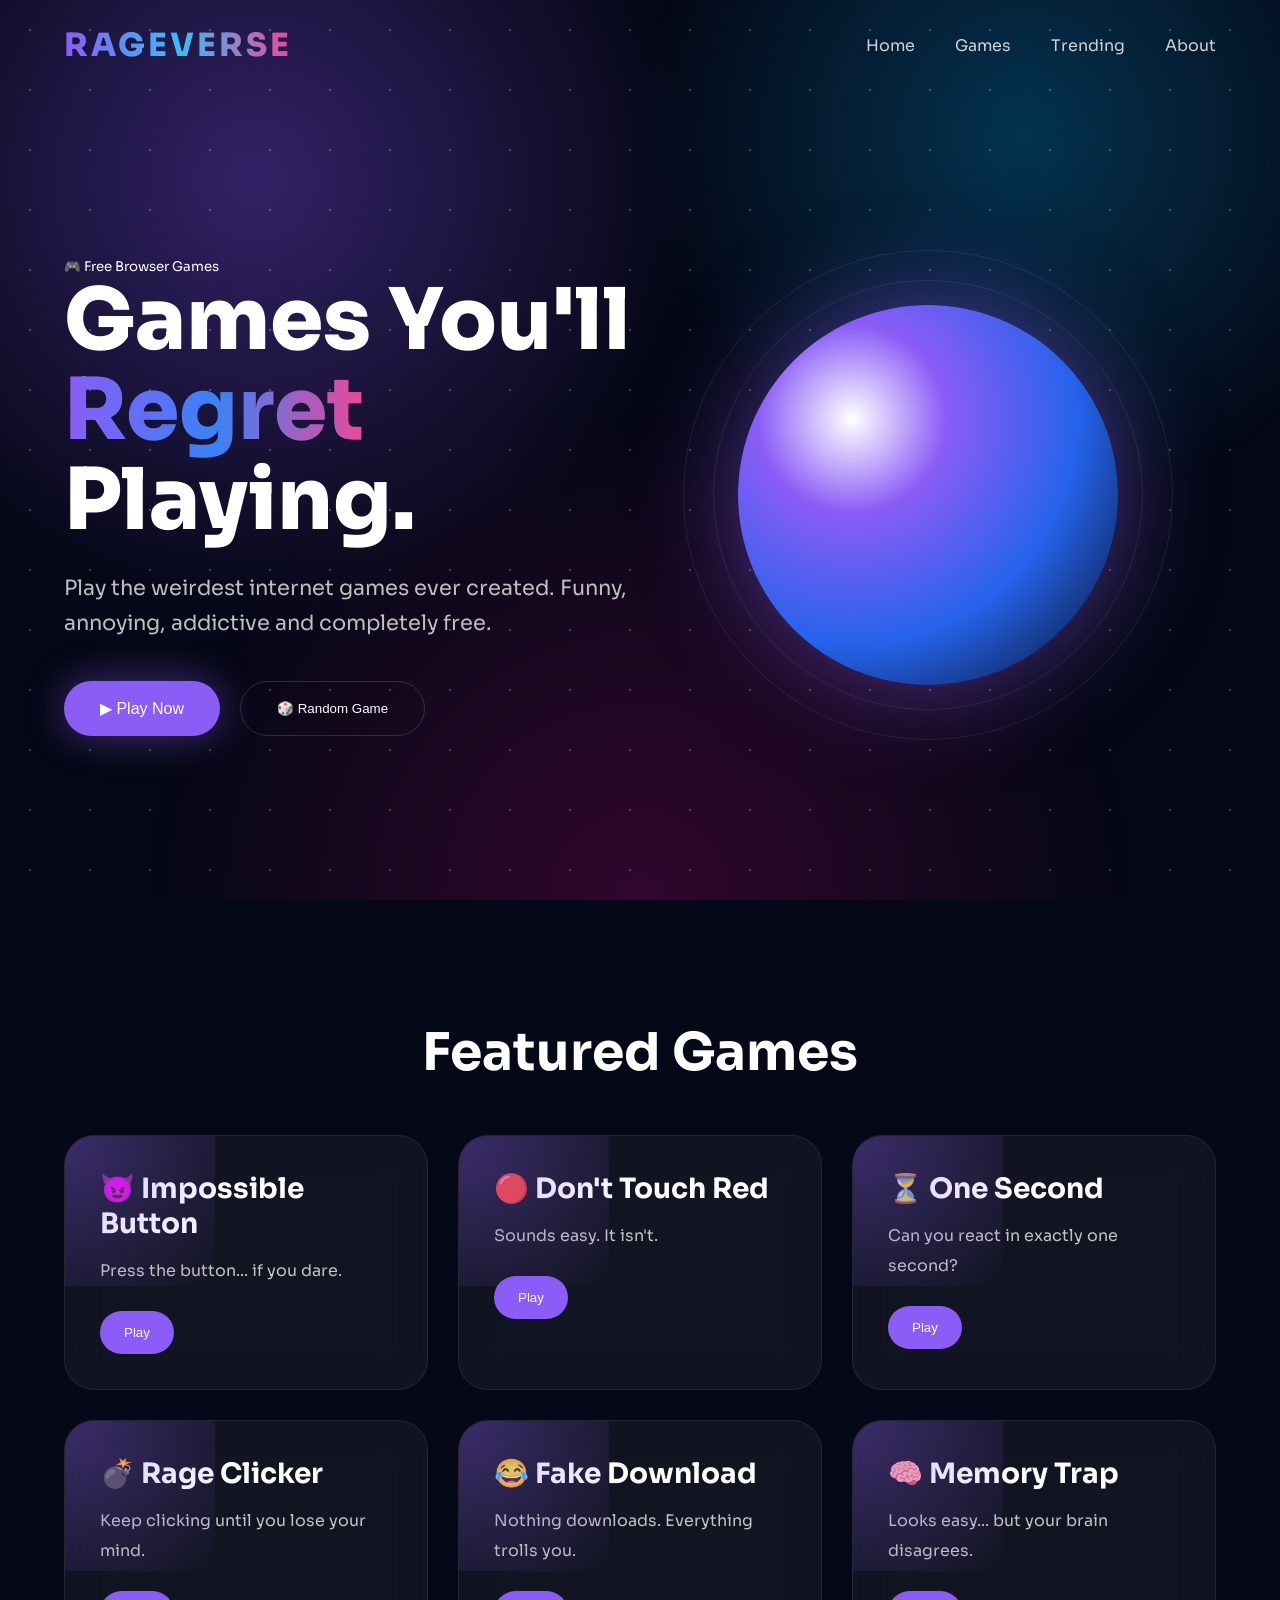
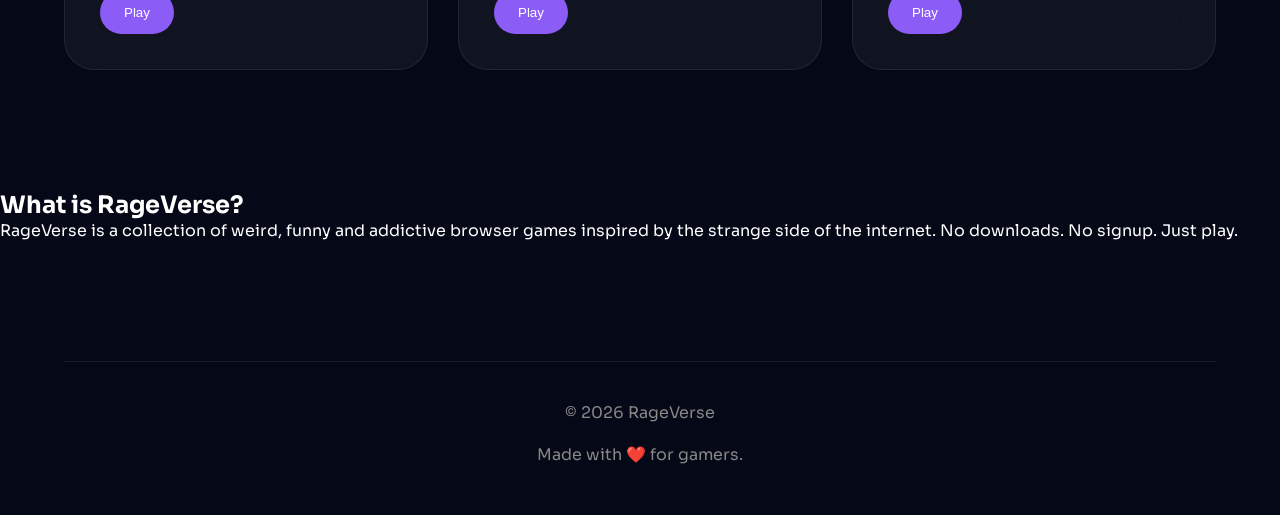
==== index.html @ fdc975be "Initial RageVerse Landing Page" ====
<!DOCTYPE html>
<html lang="en">

<head>
    <meta charset="UTF-8">
    <meta name="viewport" content="width=device-width, initial-scale=1.0">
    <title>RageVerse</title>

    <link rel="stylesheet" href="style.css">

    <link href="https://fonts.googleapis.com/css2?family=Sora:wght@300;400;500;600;700;800&display=swap"
        rel="stylesheet">
</head>

<body>

    <!-- Mouse Glow -->
    <div class="cursor"></div>

    <!-- Stars -->
    <div class="stars"></div>

    <!-- Shooting Star -->
    <div class="shooting-star"></div>

    <!-- NAVBAR -->

    <nav>

        <div class="logo">

            RAGEVERSE

        </div>

        <div class="links">

            <a href="#">Home</a>
            <a href="#">Games</a>
            <a href="#">Trending</a>
            <a href="#">About</a>

        </div>

    </nav>

    <!-- HERO -->

    <section class="hero">

        <div class="left">

            <small>
                🎮 Free Browser Games
            </small>

            <h1>

                Games You'll

                <span>Regret</span>

                Playing.

            </h1>

            <p>

                Play the weirdest internet games ever created.
                Funny, annoying, addictive and completely free.

            </p>

            <div class="buttons">

                <button class="play">

                    ▶ Play Now

                </button>

                <button class="random">

                    🎲 Random Game

                </button>

            </div>

        </div>

        <div class="right">

            <div class="planet"></div>

        </div>

    </section>

    <!-- GAMES -->

    <section class="games">

        <h2 class="section-title">

            Featured Games

        </h2>

        <div class="grid">

            <div class="card">

                <h3>😈 Impossible Button</h3>

                <p>

                    Press the button...
                    if you dare.

                </p>

                <button>

                    Play

                </button>

            </div>

            <div class="card">

                <h3>🔴 Don't Touch Red</h3>

                <p>

                    Sounds easy.
                    It isn't.

                </p>

                <button>

                    Play

                </button>

            </div>

            <div class="card">

                <h3>⏳ One Second</h3>

                <p>

                    Can you react in
                    exactly one second?

                </p>

                <button>

                    Play

                </button>

            </div>

            <div class="card">

                <h3>💣 Rage Clicker</h3>

                <p>

                    Keep clicking until
                    you lose your mind.

                </p>

                <button>

                    Play

                </button>

            </div>

            <div class="card">

                <h3>😂 Fake Download</h3>

                <p>

                    Nothing downloads.
                    Everything trolls you.

                </p>

                <button>

                    Play

                </button>

            </div>

            <div class="card">

                <h3>🧠 Memory Trap</h3>

                <p>

                    Looks easy...
                    but your brain disagrees.

                </p>

                <button>

                    Play

                </button>

            </div>

        </div>

    </section>

    <!-- ABOUT -->

    <section class="about">

        <h2>

            What is RageVerse?

        </h2>

        <p>

            RageVerse is a collection of weird,
            funny and addictive browser games
            inspired by the strange side of the internet.

            No downloads.

            No signup.

            Just play.

        </p>

    </section>

    <!-- FOOTER -->

    <footer>

        © 2026 RageVerse

        <br><br>

        Made with ❤️ for gamers.

    </footer>

    <script src="script.js"></script>

</body>

</html>
---- style.css ----
@import url('https://fonts.googleapis.com/css2?family=Sora:wght@300;400;500;600;700;800&display=swap');

*{
    margin:0;
    padding:0;
    box-sizing:border-box;
}

html{
    scroll-behavior:smooth;
}

body{
    font-family:'Sora',sans-serif;
    background:#050816;
    color:#fff;
    overflow-x:hidden;
}

/* =========================
BACKGROUND
========================= */

body::before{
    content:"";
    position:fixed;
    inset:0;
    background:
    radial-gradient(circle at 20% 20%,rgba(140,82,255,.35),transparent 35%),
    radial-gradient(circle at 80% 15%,rgba(0,180,255,.25),transparent 30%),
    radial-gradient(circle at 50% 100%,rgba(255,0,150,.18),transparent 45%);
    animation:aurora 15s ease-in-out infinite alternate;
    z-index:-5;
}

@keyframes aurora{

0%{
transform:scale(1) rotate(0deg);
filter:hue-rotate(0deg);
}

100%{
transform:scale(1.2) rotate(12deg);
filter:hue-rotate(40deg);
}

}

/* =========================
STARS
========================= */

.stars{
position:fixed;
inset:0;
z-index:-4;
background-image:
radial-gradient(white 1px,transparent 1px);
background-size:60px 60px;
opacity:.25;
animation:starsMove 60s linear infinite;
}

@keyframes starsMove{

from{
transform:translateY(0);
}

to{
transform:translateY(-200px);
}

}

/* =========================
NAVBAR
========================= */

nav{

width:90%;
height:90px;
margin:auto;

display:flex;
justify-content:space-between;
align-items:center;

}

.logo{

font-size:32px;
font-weight:800;
letter-spacing:3px;

background:linear-gradient(90deg,#8b5cf6,#38bdf8,#ec4899);

-webkit-background-clip:text;
-webkit-text-fill-color:transparent;

}

.links{

display:flex;
gap:40px;

}

.links a{

color:#d1d1d1;

text-decoration:none;

transition:.3s;

}

.links a:hover{

color:white;

}

/* =========================
HERO
========================= */

.hero{

width:90%;

margin:auto;

height:calc(100vh - 90px);

display:grid;

grid-template-columns:1fr 1fr;

align-items:center;

}

.hero h1{

font-size:85px;

line-height:90px;

font-weight:800;

}

.hero h1 span{

background:

linear-gradient(
90deg,
#8b5cf6,
#3b82f6,
#ec4899
);

-webkit-background-clip:text;
-webkit-text-fill-color:transparent;

}

.hero p{

margin-top:25px;

font-size:21px;

line-height:35px;

color:#bfbfbf;

max-width:580px;

}

.buttons{

margin-top:40px;

display:flex;

gap:20px;

}

.play{

padding:18px 36px;

border:none;

border-radius:999px;

background:#8b5cf6;

color:white;

cursor:pointer;

font-size:16px;

transition:.35s;

box-shadow:0 0 40px rgba(139,92,246,.45);

}

.play:hover{

transform:translateY(-6px);

box-shadow:0 0 70px rgba(139,92,246,.7);

}

.random{

padding:18px 36px;

border-radius:999px;

background:transparent;

border:1px solid rgba(255,255,255,.15);

color:white;

cursor:pointer;

transition:.35s;

}

.random:hover{

background:white;

color:black;

}

/* =========================
PLANET
========================= */

.planet{

width:380px;

height:380px;

border-radius:50%;

margin:auto;

background:

radial-gradient(circle at 30% 30%,

#fff,

#8b5cf6 25%,

#2563eb 60%,

#050816);

box-shadow:

0 0 100px rgba(139,92,246,.5);

animation:

planetFloat 6s ease-in-out infinite;

}

@keyframes planetFloat{

50%{

transform:

translateY(-25px)

rotate(8deg);

}

}
/* ============================
   FLOATING PLANET RINGS
============================ */

.planet{
    position:relative;
}

.planet::before,
.planet::after{
    content:"";
    position:absolute;
    inset:-25px;
    border:1px solid rgba(255,255,255,.08);
    border-radius:50%;
    animation:spin 20s linear infinite;
}

.planet::after{
    inset:-55px;
    animation-duration:35s;
}

@keyframes spin{
    from{
        transform:rotate(0deg);
    }
    to{
        transform:rotate(360deg);
    }
}

/* ============================
   GAME SECTION
============================ */

.games{

    width:90%;
    margin:120px auto;

}

.section-title{

    font-size:52px;
    margin-bottom:50px;
    text-align:center;

}

.grid{

    display:grid;
    grid-template-columns:repeat(3,1fr);
    gap:30px;

}

/* ============================
   CARD
============================ */

.card{

    position:relative;

    padding:35px;

    border-radius:30px;

    overflow:hidden;

    cursor:pointer;

    background:rgba(255,255,255,.05);

    backdrop-filter:blur(20px);

    border:1px solid rgba(255,255,255,.08);

    transition:.45s;

}

.card::before{

    content:"";

    position:absolute;

    width:300px;
    height:300px;

    left:-150px;
    top:-150px;

    background:

    radial-gradient(circle,
    rgba(139,92,246,.35),
    transparent);

    transition:.5s;

}

.card:hover{

    transform:
    translateY(-15px)
    rotate(-2deg);

    border-color:#8b5cf6;

    box-shadow:

    0 20px 60px

    rgba(139,92,246,.25);

}

.card:hover::before{

    transform:scale(1.5);

}

.card h3{

    font-size:28px;
    margin-bottom:15px;

}

.card p{

    color:#c4c4c4;
    line-height:30px;

}

.card button{

    margin-top:25px;

    padding:14px 24px;

    border:none;

    border-radius:50px;

    background:#8b5cf6;

    color:white;

    cursor:pointer;

}

/* ============================
   SHOOTING STAR
============================ */

.shooting-star{

    position:fixed;

    width:2px;

    height:120px;

    background:

    linear-gradient(white,transparent);

    transform:rotate(45deg);

    animation:shoot 8s linear infinite;

    opacity:.7;

    top:-100px;

    right:10%;

}

@keyframes shoot{

0%{

transform:
translate(0,0)
rotate(45deg);

opacity:0;

}

5%{

opacity:1;

}

100%{

transform:
translate(-1400px,900px)
rotate(45deg);

opacity:0;

}

}

/* ============================
   FOOTER
============================ */

footer{

    width:90%;

    margin:120px auto 50px;

    text-align:center;

    color:#888;

    border-top:1px solid rgba(255,255,255,.08);

    padding-top:40px;

}

/* ============================
   RESPONSIVE
============================ */

@media(max-width:1000px){

.hero{

grid-template-columns:1fr;

text-align:center;

gap:80px;

}

.hero p{

margin:auto;

margin-top:25px;

}

.buttons{

justify-content:center;

}

.grid{

grid-template-columns:1fr;

}

.links{

display:none;

}

.planet{

width:260px;
height:260px;

}

.hero h1{

font-size:58px;
line-height:65px;

}

}

@media(max-width:600px){

.hero h1{

font-size:42px;
line-height:50px;

}

.buttons{

flex-direction:column;

}

.play,
.random{

width:100%;

}

.section-title{

font-size:34px;

}

}
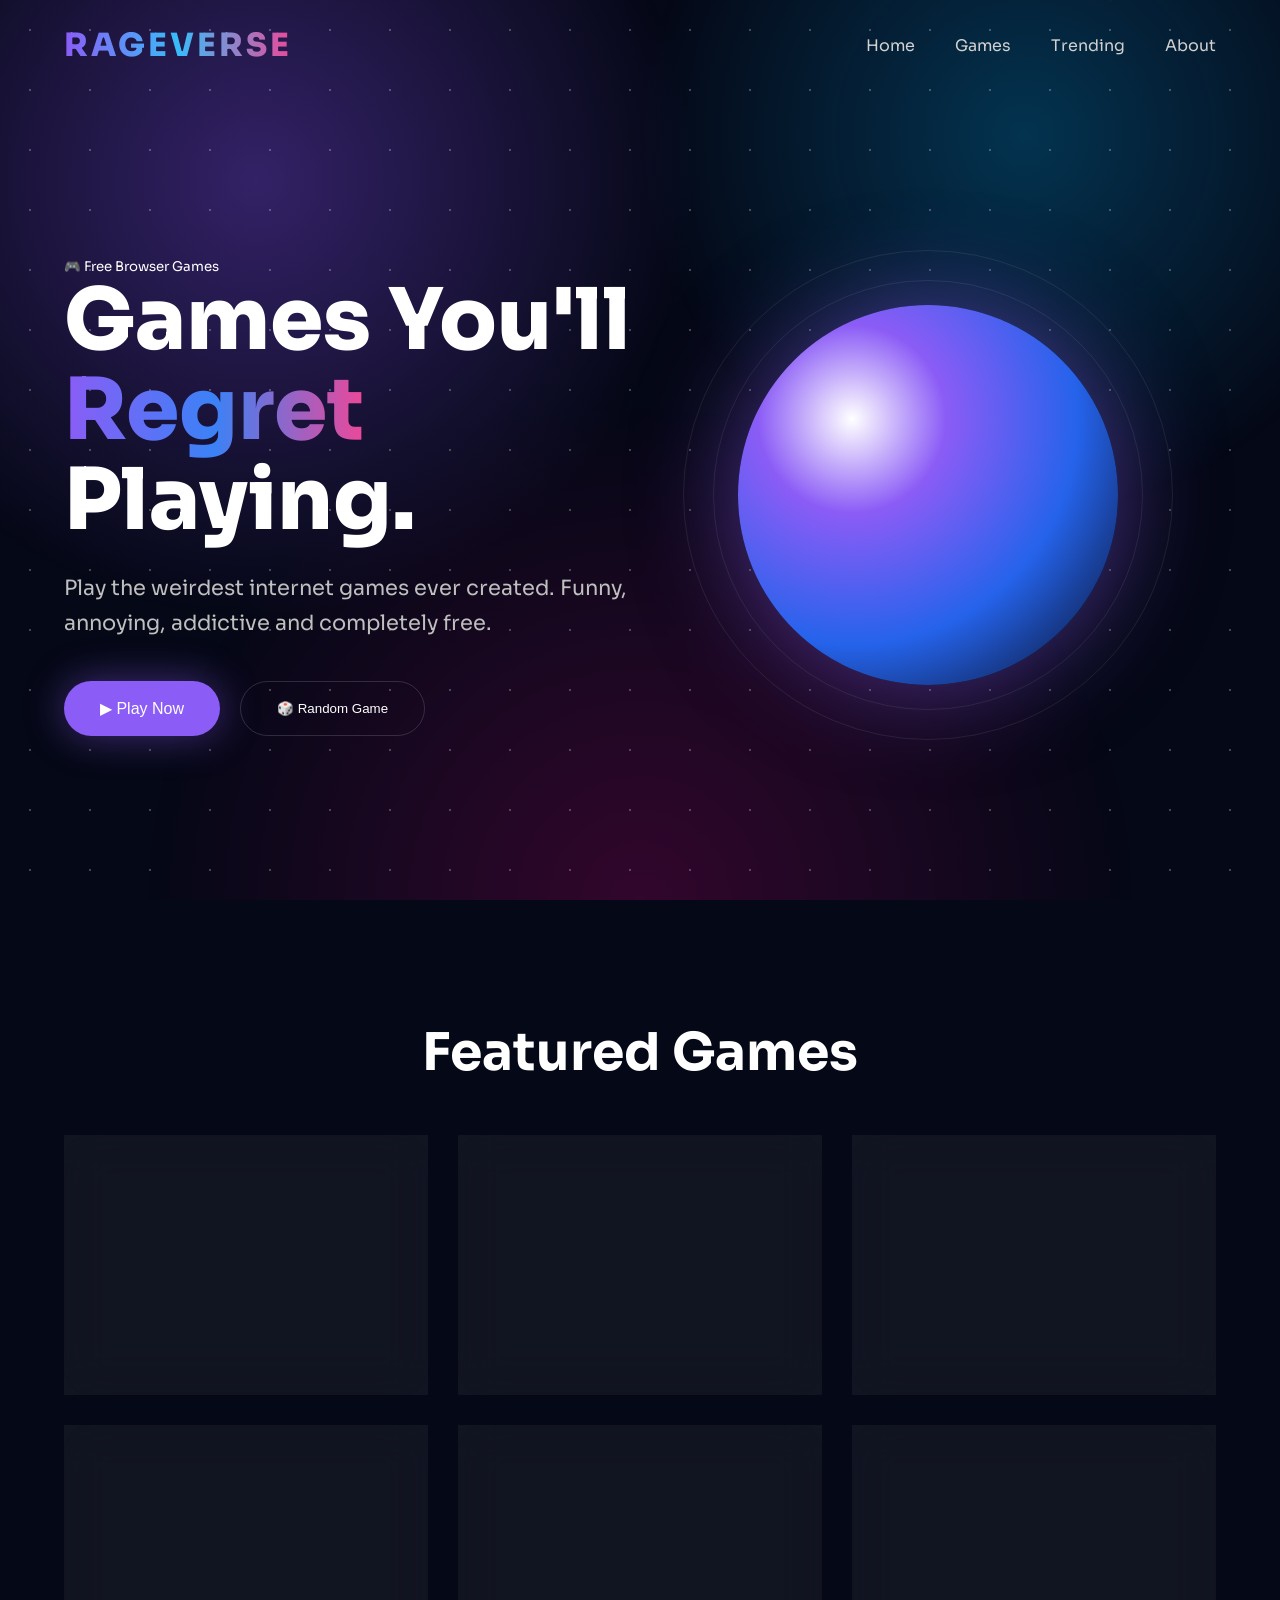
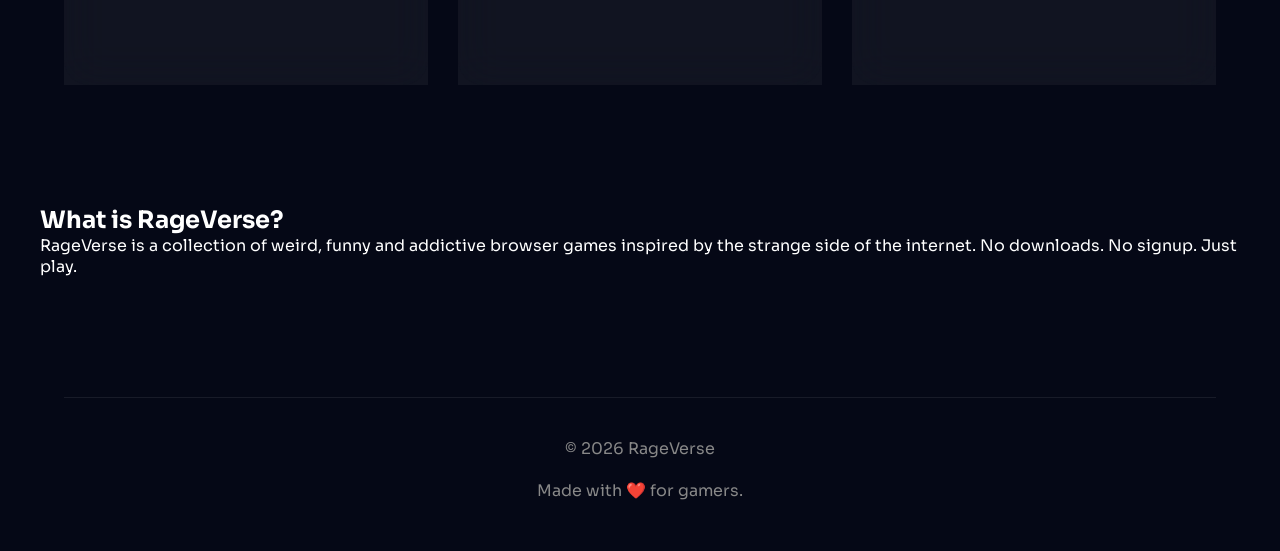
==== commit 00cf3024: "Added Impossible Button game" ====
--- a/index.html
+++ b/index.html
@@ -1,19 +1,19 @@
-<!DOCTYPE html>
+<!doctype html>
 <html lang="en">
-
-<head>
-    <meta charset="UTF-8">
-    <meta name="viewport" content="width=device-width, initial-scale=1.0">
+  <head>
+    <meta charset="UTF-8" />
+    <meta name="viewport" content="width=device-width, initial-scale=1.0" />
     <title>RageVerse</title>
 
-    <link rel="stylesheet" href="style.css">
+    <link rel="stylesheet" href="style.css" />
 
-    <link href="https://fonts.googleapis.com/css2?family=Sora:wght@300;400;500;600;700;800&display=swap"
-        rel="stylesheet">
-</head>
+    <link
+      href="https://fonts.googleapis.com/css2?family=Sora:wght@300;400;500;600;700;800&display=swap"
+      rel="stylesheet"
+    />
+  </head>
 
-<body>
-
+  <body>
     <!-- Mouse Glow -->
     <div class="cursor"></div>
 
@@ -26,247 +26,127 @@
     <!-- NAVBAR -->
 
     <nav>
+      <div class="logo">
+        <a style="text-decoration: none" href="index.html">RAGEVERSE</a>
+      </div>
 
-        <div class="logo">
-
-            RAGEVERSE
-
-        </div>
-
-        <div class="links">
-
-            <a href="#">Home</a>
-            <a href="#">Games</a>
-            <a href="#">Trending</a>
-            <a href="#">About</a>
-
-        </div>
-
+      <div class="links">
+        <a href="index.html">Home</a>
+        <a href="games.html">Games</a>
+        <a href="trending.html">Trending</a>
+        <a href="about.html">About</a>
+      </div>
     </nav>
 
     <!-- HERO -->
 
     <section class="hero">
+      <div class="left">
+        <small> 🎮 Free Browser Games </small>
 
-        <div class="left">
+        <h1>
+          Games You'll
 
-            <small>
-                🎮 Free Browser Games
-            </small>
+          <span>Regret</span>
 
-            <h1>
+          Playing.
+        </h1>
 
-                Games You'll
+        <p>
+          Play the weirdest internet games ever created. Funny, annoying,
+          addictive and completely free.
+        </p>
 
-                <span>Regret</span>
+        <div class="buttons">
+          <button class="play">▶ Play Now</button>
 
-                Playing.
+          <button class="random">🎲 Random Game</button>
+        </div>
+      </div>
 
-            </h1>
-
-            <p>
-
-                Play the weirdest internet games ever created.
-                Funny, annoying, addictive and completely free.
-
-            </p>
-
-            <div class="buttons">
-
-                <button class="play">
-
-                    ▶ Play Now
-
-                </button>
-
-                <button class="random">
-
-                    🎲 Random Game
-
-                </button>
-
-            </div>
-
-        </div>
-
-        <div class="right">
-
-            <div class="planet"></div>
-
-        </div>
-
+      <div class="right">
+        <div class="planet"></div>
+      </div>
     </section>
 
     <!-- GAMES -->
 
     <section class="games">
+      <h2 class="section-title">Featured Games</h2>
 
-        <h2 class="section-title">
+      <div class="grid">
+        <a href="./games/impossible-button.html" class="card">
+          <h3>😈 Impossible Button</h3>
 
-            Featured Games
+          <p>Press the button... if you dare.</p>
 
-        </h2>
+          <button>Play</button>
+        </a>
 
-        <div class="grid">
+        <div class="card">
+          <h3>🔴 Don't Touch Red</h3>
 
-            <div class="card">
+          <p>Sounds easy. It isn't.</p>
 
-                <h3>😈 Impossible Button</h3>
-
-                <p>
-
-                    Press the button...
-                    if you dare.
-
-                </p>
-
-                <button>
-
-                    Play
-
-                </button>
-
-            </div>
-
-            <div class="card">
-
-                <h3>🔴 Don't Touch Red</h3>
-
-                <p>
-
-                    Sounds easy.
-                    It isn't.
-
-                </p>
-
-                <button>
-
-                    Play
-
-                </button>
-
-            </div>
-
-            <div class="card">
-
-                <h3>⏳ One Second</h3>
-
-                <p>
-
-                    Can you react in
-                    exactly one second?
-
-                </p>
-
-                <button>
-
-                    Play
-
-                </button>
-
-            </div>
-
-            <div class="card">
-
-                <h3>💣 Rage Clicker</h3>
-
-                <p>
-
-                    Keep clicking until
-                    you lose your mind.
-
-                </p>
-
-                <button>
-
-                    Play
-
-                </button>
-
-            </div>
-
-            <div class="card">
-
-                <h3>😂 Fake Download</h3>
-
-                <p>
-
-                    Nothing downloads.
-                    Everything trolls you.
-
-                </p>
-
-                <button>
-
-                    Play
-
-                </button>
-
-            </div>
-
-            <div class="card">
-
-                <h3>🧠 Memory Trap</h3>
-
-                <p>
-
-                    Looks easy...
-                    but your brain disagrees.
-
-                </p>
-
-                <button>
-
-                    Play
-
-                </button>
-
-            </div>
-
+          <button>Play</button>
         </div>
 
+        <div class="card">
+          <h3>⏳ One Second</h3>
+
+          <p>Can you react in exactly one second?</p>
+
+          <button>Play</button>
+        </div>
+
+        <div class="card">
+          <h3>💣 Rage Clicker</h3>
+
+          <p>Keep clicking until you lose your mind.</p>
+
+          <button>Play</button>
+        </div>
+
+        <div class="card">
+          <h3>😂 Fake Download</h3>
+
+          <p>Nothing downloads. Everything trolls you.</p>
+
+          <button>Play</button>
+        </div>
+
+        <div class="card">
+          <h3>🧠 Memory Trap</h3>
+
+          <p>Looks easy... but your brain disagrees.</p>
+
+          <button>Play</button>
+        </div>
+      </div>
     </section>
 
     <!-- ABOUT -->
 
     <section class="about">
+      <h2>What is RageVerse?</h2>
 
-        <h2>
-
-            What is RageVerse?
-
-        </h2>
-
-        <p>
-
-            RageVerse is a collection of weird,
-            funny and addictive browser games
-            inspired by the strange side of the internet.
-
-            No downloads.
-
-            No signup.
-
-            Just play.
-
-        </p>
-
+      <p>
+        RageVerse is a collection of weird, funny and addictive browser games
+        inspired by the strange side of the internet. No downloads. No signup.
+        Just play.
+      </p>
     </section>
 
     <!-- FOOTER -->
 
     <footer>
+      © 2026 RageVerse
 
-        © 2026 RageVerse
+      <br /><br />
 
-        <br><br>
-
-        Made with ❤️ for gamers.
-
+      Made with ❤️ for gamers.
     </footer>
 
     <script src="script.js"></script>
-
-</body>
-
-</html>+  </body>
+</html>
--- a/style.css
+++ b/style.css
@@ -126,6 +126,11 @@
 
 }
 
+ .about{
+        padding-left: 40px;
+        padding-right: 40px;
+    }
+
 /* =========================
 HERO
 ========================= */
@@ -626,4 +631,654 @@
 
 }
 
+}
+
+/* ===========================
+   TRENDING PAGE
+=========================== */
+
+.trending-hero{
+
+    width:90%;
+
+    margin:80px auto;
+
+    text-align:center;
+
+}
+
+.badge{
+
+    display:inline-block;
+
+    padding:12px 24px;
+
+    border-radius:50px;
+
+    background:rgba(139,92,246,.12);
+
+    border:1px solid rgba(139,92,246,.3);
+
+    color:#b88cff;
+
+    margin-bottom:20px;
+
+}
+
+.trending-hero h1{
+
+    font-size:70px;
+
+    margin-bottom:15px;
+
+}
+
+.trending-hero p{
+
+    color:#bdbdbd;
+
+    font-size:20px;
+
+}
+
+.trending-list{
+
+    width:90%;
+
+    margin:60px auto 120px;
+
+    display:flex;
+
+    flex-direction:column;
+
+    gap:25px;
+
+}
+
+.trend-card{
+
+    display:flex;
+
+    justify-content:space-between;
+
+    align-items:center;
+
+    text-decoration:none;
+
+    color:white;
+
+    padding:30px;
+
+    border-radius:25px;
+
+    background:rgba(255,255,255,.05);
+
+    border:1px solid rgba(255,255,255,.08);
+
+    transition:.35s;
+
+}
+
+.trend-card:hover{
+
+    transform:translateX(12px);
+
+    border-color:#8b5cf6;
+
+    box-shadow:0 15px 40px rgba(139,92,246,.25);
+
+}
+
+.rank{
+
+    font-size:42px;
+
+    font-weight:800;
+
+    color:#8b5cf6;
+
+    width:90px;
+
+}
+
+.trend-card h2{
+
+    margin-bottom:8px;
+
+}
+
+.trend-card p{
+
+    color:#cfcfcf;
+
+}
+
+.play-now{
+
+    padding:14px 26px;
+
+    border-radius:50px;
+
+    background:linear-gradient(135deg,#8b5cf6,#3b82f6);
+
+    transition:.3s;
+
+}
+
+.trend-card:hover .play-now{
+
+    transform:translateX(8px);
+
+}
+
+@media(max-width:768px){
+
+.trend-card{
+
+flex-direction:column;
+
+gap:20px;
+
+text-align:center;
+
+}
+
+.rank{
+
+width:auto;
+
+}
+
+}
+
+/* ===========================
+   GAMES PAGE
+=========================== */
+
+.games-hero{
+    width:90%;
+    margin:80px auto 40px;
+    text-align:center;
+}
+
+.games-hero h1{
+    font-size:70px;
+    margin-bottom:15px;
+}
+
+.games-hero p{
+    color:#bdbdbd;
+    font-size:20px;
+}
+
+.search-box{
+    width:90%;
+    margin:40px auto;
+    display:flex;
+    justify-content:center;
+}
+
+.search-box input{
+
+    width:500px;
+    max-width:100%;
+    padding:18px 25px;
+
+    border:none;
+
+    outline:none;
+
+    border-radius:50px;
+
+    background:rgba(255,255,255,.06);
+
+    color:white;
+
+    font-size:16px;
+
+    border:1px solid rgba(255,255,255,.1);
+
+}
+
+.games-page{
+
+    width:90%;
+
+    margin:60px auto;
+
+}
+
+.logo a{
+
+    color:white;
+
+    text-decoration:none;
+
+}
+
+.links .active{
+
+    color:#8b5cf6;
+
+    font-weight:700;
+
+}
+.card {
+    position: relative;
+    display: flex;
+    flex-direction: column;
+    justify-content: space-between;
+
+    min-height: 260px;
+    padding: 30px;
+
+    border-radius: 25px;
+
+    text-decoration: none;
+    color: white;
+
+    background: rgba(255,255,255,.05);
+    backdrop-filter: blur(20px);
+
+    border: 1px solid rgba(255,255,255,.08);
+
+    transition: .35s;
+}
+
+.card:hover{
+    transform: translateY(-10px);
+    border-color:#8b5cf6;
+    box-shadow:0 20px 50px rgba(139,92,246,.25);
+}
+
+.card-image{
+
+    width:70px;
+    height:70px;
+
+    display:flex;
+    align-items:center;
+    justify-content:center;
+
+    font-size:32px;
+
+    border-radius:18px;
+
+    margin-bottom:20px;
+
+    background:linear-gradient(135deg,#8b5cf6,#3b82f6);
+
+}
+
+.card h3{
+
+    font-size:26px;
+
+    margin-bottom:12px;
+
+}
+
+.card p{
+
+    color:#cfcfcf;
+
+    line-height:28px;
+
+}
+
+.play-btn{
+
+    margin-top:30px;
+
+    width:130px;
+
+    padding:14px;
+
+    text-align:center;
+
+    border-radius:40px;
+
+    background:#8b5cf6;
+
+    transition:.3s;
+
+}
+
+.card:hover .play-btn{
+
+    transform:translateX(8px);
+
+}
+
+/*=========================
+ABOUT
+=========================*/
+
+.about-hero{
+
+    width:90%;
+    margin:100px auto;
+    text-align:center;
+
+}
+
+.about-badge{
+
+    display:inline-block;
+    padding:12px 22px;
+    border-radius:40px;
+
+    background:rgba(139,92,246,.15);
+
+    color:#b88cff;
+
+    margin-bottom:25px;
+
+}
+
+.about-hero h1{
+
+    font-size:75px;
+    line-height:1.1;
+    margin-bottom:25px;
+
+}
+
+.gradient-text{
+
+    background:linear-gradient(
+        90deg,
+        #8b5cf6,
+        #3b82f6,
+        #ec4899
+    );
+
+    background-clip:text;
+    -webkit-background-clip:text;
+
+    color:transparent;
+    -webkit-text-fill-color:transparent;
+
+}
+
+.about-hero p{
+
+    width:700px;
+    max-width:100%;
+
+    margin:auto;
+
+    color:#cfcfcf;
+
+    line-height:32px;
+
+    font-size:18px;
+
+}
+
+/* mission */
+
+.mission{
+
+width:90%;
+
+margin:120px auto;
+
+display:flex;
+
+justify-content:space-between;
+
+align-items:center;
+
+gap:80px;
+
+}
+
+.mission-left{
+
+flex:1;
+
+}
+
+.mission-left h2{
+
+font-size:50px;
+
+margin-bottom:20px;
+
+}
+
+.mission-left p{
+
+color:#cfcfcf;
+
+line-height:32px;
+
+}
+
+.mission-right{
+
+font-size:180px;
+
+}
+
+/* stats */
+
+.stats{
+
+width:90%;
+
+margin:100px auto;
+
+display:grid;
+
+grid-template-columns:repeat(auto-fit,minmax(220px,1fr));
+
+gap:25px;
+
+}
+
+.stat{
+
+padding:40px;
+
+text-align:center;
+
+border-radius:25px;
+
+background:rgba(255,255,255,.05);
+
+border:1px solid rgba(255,255,255,.08);
+
+transition:.3s;
+
+}
+
+.stat:hover{
+
+transform:translateY(-10px);
+
+border-color:#8b5cf6;
+
+}
+
+.stat h2{
+
+font-size:50px;
+
+color:#8b5cf6;
+
+margin-bottom:15px;
+
+}
+
+/* why */
+
+.why{
+
+width:90%;
+
+margin:120px auto;
+
+}
+
+.why h2{
+
+text-align:center;
+
+font-size:55px;
+
+margin-bottom:60px;
+
+}
+
+.why-grid{
+
+display:grid;
+
+grid-template-columns:repeat(auto-fit,minmax(230px,1fr));
+
+gap:30px;
+
+}
+
+.why-grid div{
+
+padding:35px;
+
+border-radius:25px;
+
+background:rgba(255,255,255,.05);
+
+text-align:center;
+
+transition:.3s;
+
+}
+
+.why-grid div:hover{
+
+transform:translateY(-10px);
+
+}
+
+.why-grid h3{
+
+margin:20px 0;
+
+}
+
+/* timeline */
+
+.timeline{
+
+width:90%;
+
+margin:120px auto;
+
+text-align:center;
+
+}
+
+.timeline h2{
+
+font-size:55px;
+
+margin-bottom:60px;
+
+}
+
+.line{
+
+display:flex;
+
+justify-content:space-between;
+
+gap:20px;
+
+flex-wrap:wrap;
+
+}
+
+.line div{
+
+flex:1;
+
+padding:30px;
+
+border-radius:20px;
+
+background:rgba(255,255,255,.05);
+
+border:1px solid rgba(255,255,255,.08);
+
+}
+
+.line span{
+
+display:block;
+
+margin-top:15px;
+
+color:#cfcfcf;
+
+}
+
+@media(max-width:900px){
+
+.mission{
+
+flex-direction:column;
+
+text-align:center;
+
+}
+
+.about-hero h1{
+
+font-size:55px;
+
+}
+
+}
+
+@media(max-width:950px){
+    .planet{
+        display: none;
+    }
+   
+}
+
+@media(max-width:425px){
+    .about{
+        padding-left: 15px;
+        padding-right: 15px;
+    }
+.games-hero h1{
+    font-size: 50px;
+}
+.games-hero p{
+    font-size: 15px;
+}
+.trending-hero h1{
+    font-size: 50px;
+}
+.trending-hero p{
+    font-size: 15px;
+}
+.mission-right{
+    font-size: 80px;
+}
+.why h2{
+    font-size:40px ;
+}
+.timeline h2{
+    font-size:40px ;
+}
+.mission-left h2{
+    font-size:40px ;
+}
+.about-hero h1{
+    font-size:40px ;
+}
 }
